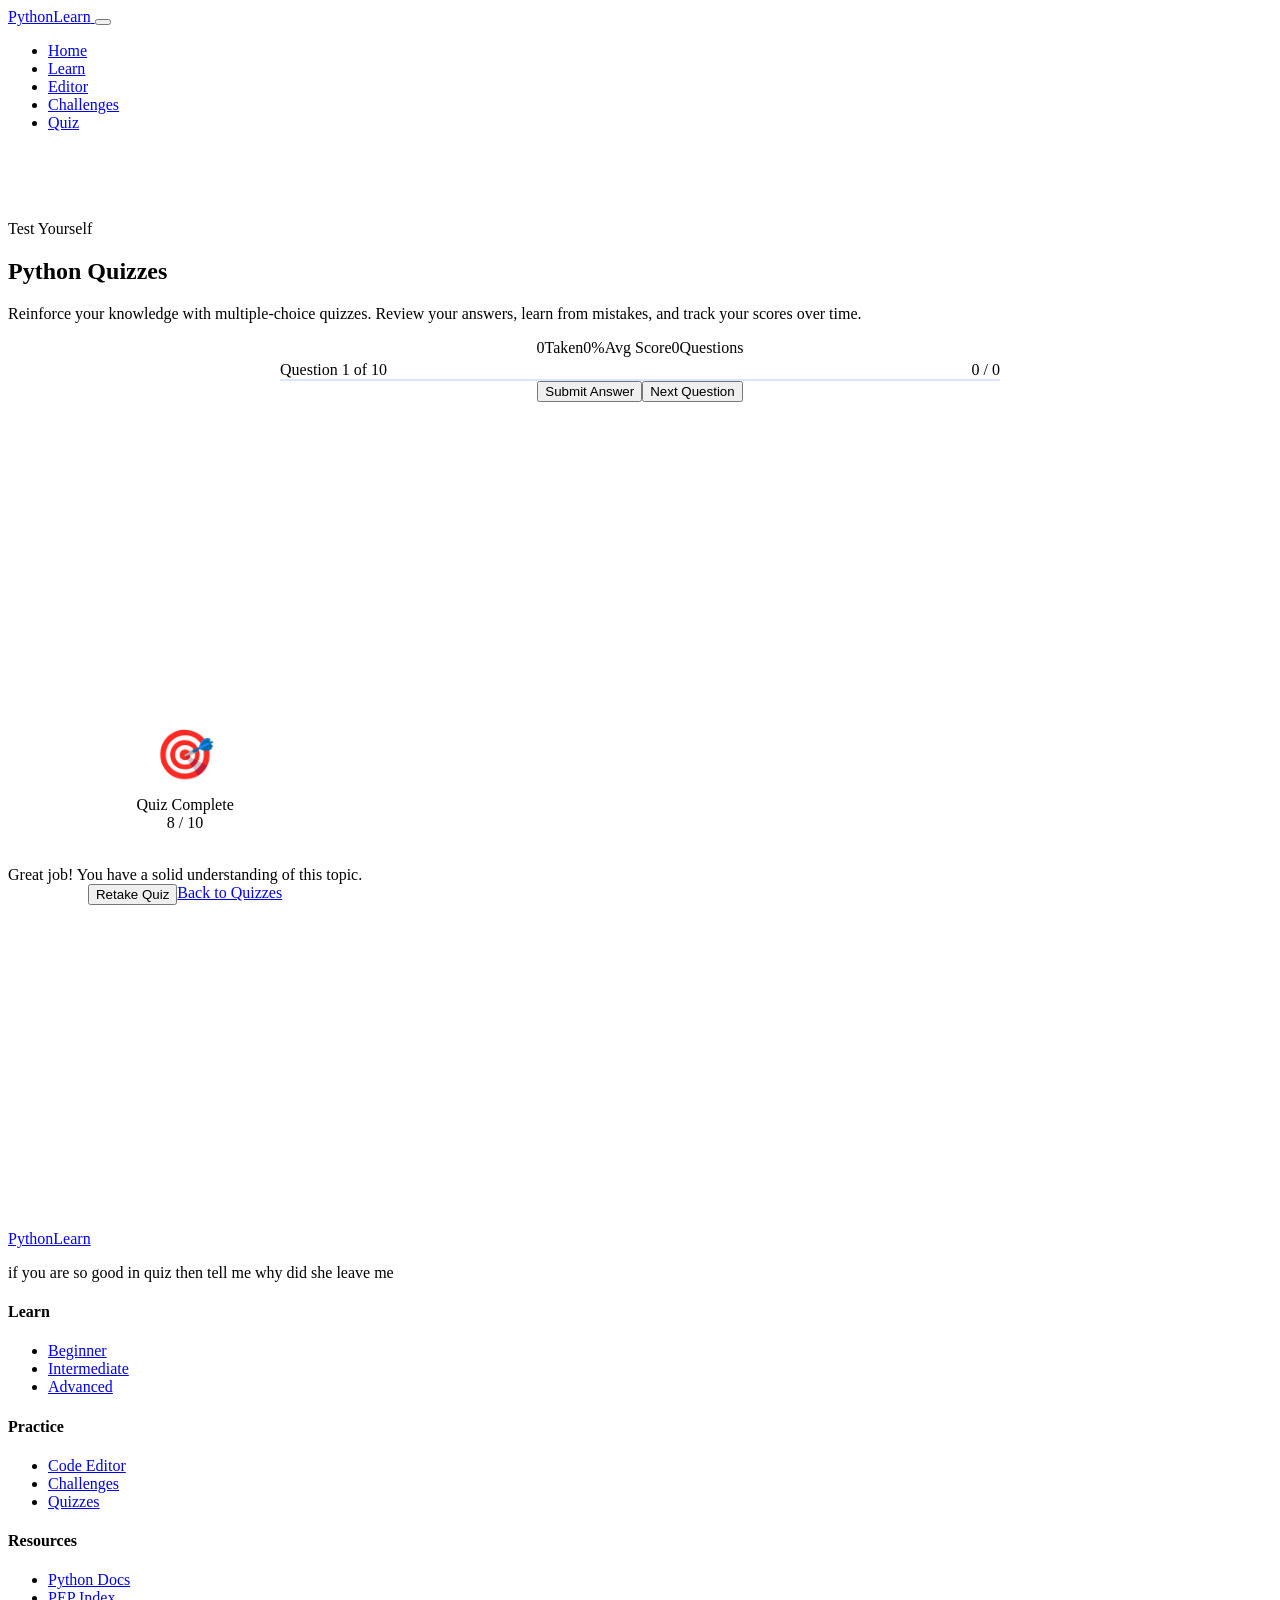
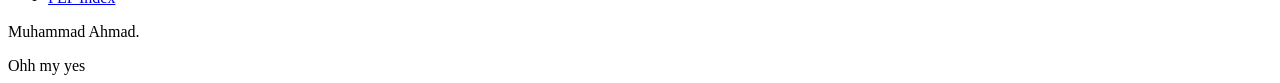
==== pages/quiz.html @ 6b616351 "Add quiz.html for interactive Python quizzes This file contains the HTML structure for the Python qu" ====
<!DOCTYPE html>
<html lang="en">
<head>
    <meta charset="UTF-8">
    <meta name="viewport" content="width=device-width, initial-scale=1.0">
    <meta name="description" content="Test your Python knowledge with interactive multiple-choice quizzes. Track your scores and review your answers.">
    <meta name="theme-color" content="#0a0a0f">
    <title>Quiz — PythonLearn</title>
    <link rel="preconnect" href="https://fonts.googleapis.com">
    <link rel="preconnect" href="https://fonts.gstatic.com" crossorigin>
    <link href="https://fonts.googleapis.com/css2?family=Inter:wght@300;400;500;600;700;800&family=JetBrains+Mono:wght@400;500;600&display=swap" rel="stylesheet">
    <link rel="stylesheet" href="../assets/css/main.css">
    <link rel="stylesheet" href="../assets/css/quiz.css">
</head>
<body>
    <div class="ambient-background" aria-hidden="true">
        <div class="orb orb-1"></div>
        <div class="orb orb-2"></div>
        <div class="orb orb-3"></div>
        <div class="noise-overlay"></div>
    </div>

    <nav class="navbar" id="navbar" role="navigation" aria-label="Main navigation">
        <div class="nav-container">
            <a href="../index.html" class="nav-logo" aria-label="PythonLearn Home">
                
                <span class="logo-text">PythonLearn</span>
            </a>
            
            <button class="nav-toggle" id="navToggle" aria-expanded="false" aria-controls="navMenu" aria-label="Toggle navigation menu">
                <span class="hamburger-line"></span>
                <span class="hamburger-line"></span>
                <span class="hamburger-line"></span>
            </button>

            <ul class="nav-menu" id="navMenu" role="menubar">
                <li role="none"><a href="../index.html" class="nav-link" role="menuitem">Home</a></li>
                <li role="none"><a href="learn.html" class="nav-link" role="menuitem">Learn</a></li>
                <li role="none"><a href="editor.html" class="nav-link" role="menuitem">Editor</a></li>
                <li role="none"><a href="challenge.html" class="nav-link" role="menuitem">Challenges</a></li>
                <li role="none"><a href="quiz.html" class="nav-link active" role="menuitem" aria-current="page">Quiz</a></li>
            </ul>
        </div>
    </nav>

    <main class="quiz-page" id="quizPage">
        <!-- Quiz List View -->
        <section class="quiz-list-view" id="quizListView">
            <div class="section-container">
                <div class="section-header">
                    <span class="section-tag">Test Yourself</span>
                    <h1 class="section-title">Python <span class="gradient-text">Quizzes</span></h1>
                    <p class="section-description">Reinforce your knowledge with multiple-choice quizzes. Review your answers, learn from mistakes, and track your scores over time.</p>
                </div>

                <div class="quiz-stats-bar" id="quizStatsBar">
                    <div class="stat-pill">
                        <span class="stat-pill-value" id="quizCompletedCount">0</span>
                        <span class="stat-pill-label">Taken</span>
                    </div>
                    <div class="stat-pill">
                        <span class="stat-pill-value" id="quizAvgScore">0%</span>
                        <span class="stat-pill-label">Avg Score</span>
                    </div>
                    <div class="stat-pill">
                        <span class="stat-pill-value" id="quizTotalQuestions">0</span>
                        <span class="stat-pill-label">Questions</span>
                    </div>
                </div>

                <div class="quiz-grid" id="quizGrid" role="list"></div>
            </div>
        </section>

        <!-- Active Quiz View -->
        <section class="quiz-active-view hidden" id="quizActiveView" aria-live="polite">
            <div class="quiz-active-container">
                <div class="quiz-progress-bar" id="quizProgressBar" aria-hidden="true">
                    <div class="quiz-progress-fill" id="quizProgressFill"></div>
                </div>

                <div class="quiz-card glass-card">
                    <div class="quiz-card-header">
                        <span class="quiz-counter" id="quizCounter">Question 1 of 10</span>
                        <span class="quiz-score-live" id="quizScoreLive">0 / 0</span>
                    </div>

                    <div class="quiz-question" id="quizQuestion"></div>

                    <div class="quiz-options" id="quizOptions" role="radiogroup" aria-label="Answer options"></div>

                    <div class="quiz-explanation hidden" id="quizExplanation">
                        <div class="explanation-header">
                            <span class="explanation-status" id="explanationStatus"></span>
                        </div>
                        <p class="explanation-text" id="explanationText"></p>
                    </div>

                    <div class="quiz-actions">
                        <button class="btn btn-primary" id="submitAnswerBtn">Submit Answer</button>
                        <button class="btn btn-secondary hidden" id="nextQuestionBtn">Next Question</button>
                    </div>
                </div>
            </div>
        </section>

        <!-- Quiz Results View -->
        <section class="quiz-results-view hidden" id="quizResultsView">
            <div class="section-container">
                <div class="results-card glass-card">
                    <div class="results-icon" id="resultsIcon" aria-hidden="true">🎯</div>
                    <h2 class="results-title" id="resultsTitle">Quiz Complete</h2>
                    <div class="results-score" id="resultsScore">8 / 10</div>
                    <div class="results-percentage" id="resultsPercentage">80%</div>
                    <p class="results-message" id="resultsMessage">Great job! You have a solid understanding of this topic.</p>

                    <div class="results-breakdown" id="resultsBreakdown"></div>

                    <div class="results-actions">
                        <button class="btn btn-primary" id="retakeQuizBtn">Retake Quiz</button>
                        <a href="quiz.html" class="btn btn-secondary" id="backToQuizzesBtn">Back to Quizzes</a>
                    </div>
                </div>
            </div>
        </section>
    </main>

    <footer class="footer" role="contentinfo">
        <div class="footer-container">
            <div class="footer-brand">
                <a href="../index.html" class="footer-logo" aria-label="PythonLearn Home">
                    
                    <span class="footer-logo-text">PythonLearn</span>
                </a>
                <p class="footer-tagline">if you are so good in quiz then tell me why did she leave me </p>
            </div>
            
            <nav class="footer-nav" aria-label="Footer navigation">
                <div class="footer-nav-group">
                    <h4 class="footer-nav-title">Learn</h4>
                    <ul class="footer-nav-list">
                        <li><a href="learn.html?level=beginner">Beginner</a></li>
                        <li><a href="learn.html?level=intermediate">Intermediate</a></li>
                        <li><a href="learn.html?level=advanced">Advanced</a></li>
                    </ul>
                </div>
                <div class="footer-nav-group">
                    <h4 class="footer-nav-title">Practice</h4>
                    <ul class="footer-nav-list">
                        <li><a href="editor.html">Code Editor</a></li>
                        <li><a href="challenge.html">Challenges</a></li>
                        <li><a href="quiz.html">Quizzes</a></li>
                    </ul>
                </div>
                <div class="footer-nav-group">
                    <h4 class="footer-nav-title">Resources</h4>
                    <ul class="footer-nav-list">
                        <li><a href="https://docs.python.org/3/" target="_blank" rel="noopener noreferrer">Python Docs</a></li>
                        <li><a href="https://peps.python.org/" target="_blank" rel="noopener noreferrer">PEP Index</a></li>
                    </ul>
                </div>
            </nav>
        </div>
        
        <div class="footer-bottom">
            <p class="copyright"> Muhammad Ahmad. </p>
            <div class="footer-bottom-links">
                <span class="footer-made">Ohh my yes </span>
            </div>
        </div>
    </footer>

    <script src="../assets/js/storage.js"></script>
    <script src="../assets/js/animation.js"></script>
    <script src="../assets/js/navigation.js"></script>
    <script src="../assets/js/app.js"></script>
    <script src="../assets/js/quiz.js"></script>
</body>
</html>
---- assets/css/quiz.css ----
.quiz-page {
    position: relative;
    z-index: var(--z-base);
    min-height: 100vh;
    padding-top: 72px;
}

/* ─── List View ─── */
.quiz-list-view {
    padding: var(--space-16) 0;
}

.quiz-stats-bar {
    display: flex;
    gap: var(--space-4);
    margin-bottom: var(--space-8);
    flex-wrap: wrap;
    justify-content: center;
}

.stat-pill {
    display: flex;
    align-items: center;
    gap: var(--space-2);
    padding: var(--space-2) var(--space-4);
    background: var(--bg-glass);
    border: 1px solid var(--border-subtle);
    border-radius: var(--radius-full);
}

.stat-pill-value {
    font-size: var(--text-sm);
    font-weight: var(--font-bold);
    color: var(--text-primary);
}

.stat-pill-label {
    font-size: var(--text-xs);
    color: var(--text-tertiary);
}

/* ─── Quiz Grid ─── */
.quiz-grid {
    display: grid;
    grid-template-columns: repeat(3, 1fr);
    gap: var(--space-6);
}

.quiz-card-item {
    padding: var(--space-6);
    cursor: pointer;
    display: flex;
    flex-direction: column;
    height: 100%;
    position: relative;
    overflow: hidden;
    transition: transform var(--transition-base), box-shadow var(--transition-base);
}

.quiz-card-item:hover {
    transform: translateY(-4px);
    box-shadow: var(--shadow-lg);
}

.quiz-card-item.completed {
    border-color: rgba(52, 211, 153, 0.2);
}

.quiz-card-item.completed::after {
    content: '✓';
    position: absolute;
    top: var(--space-4);
    right: var(--space-4);
    width: 24px;
    height: 24px;
    display: flex;
    align-items: center;
    justify-content: center;
    background: var(--accent-green);
    color: #fff;
    border-radius: 50%;
    font-size: var(--text-xs);
    font-weight: var(--font-bold);
}

.quiz-card-header-row {
    display: flex;
    justify-content: space-between;
    align-items: center;
    margin-bottom: var(--space-4);
}

.quiz-card-questions {
    font-size: var(--text-xs);
    font-weight: var(--font-semibold);
    color: var(--text-tertiary);
    text-transform: uppercase;
    letter-spacing: 0.05em;
}

.quiz-card-best {
    font-size: var(--text-sm);
    font-weight: var(--font-bold);
    color: var(--accent-green);
}

.quiz-card-title {
    font-size: var(--text-xl);
    font-weight: var(--font-bold);
    color: var(--text-primary);
    margin-bottom: var(--space-3);
}

.quiz-card-desc {
    color: var(--text-secondary);
    font-size: var(--text-sm);
    line-height: var(--leading-relaxed);
    flex: 1;
    margin-bottom: var(--space-6);
}

.quiz-card-footer {
    display: flex;
    justify-content: space-between;
    align-items: center;
    padding-top: var(--space-4);
    border-top: 1px solid var(--border-subtle);
}

.quiz-card-level {
    font-size: var(--text-xs);
    font-weight: var(--font-semibold);
    text-transform: uppercase;
    letter-spacing: 0.05em;
    padding: var(--space-1) var(--space-3);
    border-radius: var(--radius-full);
}

.quiz-card-level.beginner {
    color: var(--accent-green);
    background: rgba(52, 211, 153, 0.1);
    border: 1px solid rgba(52, 211, 153, 0.2);
}

.quiz-card-level.intermediate {
    color: var(--accent-yellow);
    background: rgba(251, 191, 36, 0.1);
    border: 1px solid rgba(251, 191, 36, 0.2);
}

.quiz-card-level.advanced {
    color: var(--accent-red);
    background: rgba(248, 113, 113, 0.1);
    border: 1px solid rgba(248, 113, 113, 0.2);
}

.quiz-card-arrow {
    width: 36px;
    height: 36px;
    display: flex;
    align-items: center;
    justify-content: center;
    background: var(--bg-elevated);
    border: 1px solid var(--border-subtle);
    border-radius: 50%;
    color: var(--text-secondary);
    transition: all var(--transition-base);
}

.quiz-card-item:hover .quiz-card-arrow {
    background: var(--accent-blue);
    border-color: var(--accent-blue);
    color: #fff;
    transform: scale(1.1);
}

/* ─── Active Quiz View ─── */
.quiz-active-view {
    padding: var(--space-10) var(--space-6);
    max-width: 720px;
    margin: 0 auto;
}

.quiz-active-container {
    position: relative;
}

.quiz-progress-bar {
    width: 100%;
    height: 4px;
    background: var(--bg-elevated);
    border-radius: var(--radius-full);
    margin-bottom: var(--space-6);
    overflow: hidden;
}

.quiz-progress-fill {
    height: 100%;
    background: var(--gradient-primary);
    border-radius: var(--radius-full);
    transition: width 0.4s ease;
    width: 0%;
}

.quiz-card {
    padding: var(--space-8);
}

.quiz-card-header {
    display: flex;
    justify-content: space-between;
    align-items: center;
    margin-bottom: var(--space-6);
}

.quiz-counter {
    font-size: var(--text-sm);
    font-weight: var(--font-semibold);
    color: var(--text-tertiary);
}

.quiz-score-live {
    font-size: var(--text-sm);
    font-weight: var(--font-bold);
    color: var(--accent-blue-light);
}

.quiz-question {
    font-size: var(--text-xl);
    font-weight: var(--font-semibold);
    color: var(--text-primary);
    line-height: var(--leading-snug);
    margin-bottom: var(--space-8);
}

.quiz-question code {
    font-family: var(--font-mono);
    font-size: 0.9em;
    color: var(--accent-cyan);
    background: var(--bg-elevated);
    padding: 2px 6px;
    border-radius: var(--radius-sm);
}

/* ─── Options ─── */
.quiz-options {
    display: flex;
    flex-direction: column;
    gap: var(--space-3);
    margin-bottom: var(--space-8);
}

.quiz-option {
    display: flex;
    align-items: flex-start;
    gap: var(--space-4);
    padding: var(--space-4) var(--space-5);
    background: var(--bg-elevated);
    border: 2px solid var(--border-subtle);
    border-radius: var(--radius-md);
    cursor: pointer;
    transition: all var(--transition-fast);
    text-align: left;
    width: 100%;
}

.quiz-option:hover {
    border-color: var(--border-medium);
    background: var(--bg-glass);
}

.quiz-option.selected {
    border-color: var(--accent-blue);
    background: rgba(59, 130, 246, 0.08);
}

.quiz-option.correct {
    border-color: var(--accent-green);
    background: rgba(52, 211, 153, 0.08);
}

.quiz-option.incorrect {
    border-color: var(--accent-red);
    background: rgba(248, 113, 113, 0.08);
}

.quiz-option.disabled {
    cursor: default;
    opacity: 0.7;
}

.quiz-option-marker {
    width: 22px;
    height: 22px;
    border: 2px solid var(--border-medium);
    border-radius: 50%;
    display: flex;
    align-items: center;
    justify-content: center;
    flex-shrink: 0;
    margin-top: 2px;
    font-size: 12px;
    transition: all var(--transition-fast);
}

.quiz-option.selected .quiz-option-marker {
    border-color: var(--accent-blue);
    background: var(--accent-blue);
    color: #fff;
}

.quiz-option.correct .quiz-option-marker {
    border-color: var(--accent-green);
    background: var(--accent-green);
    color: #fff;
}

.quiz-option.incorrect .quiz-option-marker {
    border-color: var(--accent-red);
    background: var(--accent-red);
    color: #fff;
}

.quiz-option-text {
    font-size: var(--text-base);
    color: var(--text-primary);
    line-height: var(--leading-relaxed);
}

.quiz-option-text code {
    font-family: var(--font-mono);
    font-size: 0.9em;
    color: var(--accent-cyan);
    background: var(--bg-primary);
    padding: 2px 6px;
    border-radius: var(--radius-sm);
}

/* ─── Explanation ─── */
.quiz-explanation {
    padding: var(--space-5);
    background: rgba(59, 130, 246, 0.05);
    border: 1px solid rgba(59, 130, 246, 0.15);
    border-radius: var(--radius-md);
    margin-bottom: var(--space-6);
    animation: fadeIn 0.3s ease;
}

.quiz-explanation.correct-exp {
    background: rgba(52, 211, 153, 0.05);
    border-color: rgba(52, 211, 153, 0.2);
}

.quiz-explanation.incorrect-exp {
    background: rgba(248, 113, 113, 0.05);
    border-color: rgba(248, 113, 113, 0.2);
}

@keyframes fadeIn {
    from { opacity: 0; transform: translateY(8px); }
    to { opacity: 1; transform: translateY(0); }
}

.explanation-header {
    display: flex;
    align-items: center;
    gap: var(--space-2);
    margin-bottom: var(--space-2);
}

.explanation-status {
    font-size: var(--text-sm);
    font-weight: var(--font-bold);
}

.explanation-status.correct-text {
    color: var(--accent-green);
}

.explanation-status.incorrect-text {
    color: var(--accent-red);
}

.explanation-text {
    font-size: var(--text-sm);
    color: var(--text-secondary);
    line-height: var(--leading-relaxed);
    margin: 0;
}

/* ─── Quiz Actions ─── */
.quiz-actions {
    display: flex;
    gap: var(--space-3);
    justify-content: center;
}

/* ─── Results View ─── */
.quiz-results-view {
    padding: var(--space-16) var(--space-6);
    min-height: calc(100vh - 72px);
    display: flex;
    align-items: center;
}

.results-card {
    max-width: 560px;
    margin: 0 auto;
    padding: var(--space-12) var(--space-8);
    text-align: center;
    width: 100%;
}

.results-icon {
    font-size: 48px;
    margin-bottom: var(--space-4);
}

.results-title {
    font-size: var(--text-2xl);
    font-weight: var(--font-bold);
    color: var(--text-primary);
    margin-bottom: var(--space-2);
}

.results-score {
    font-size: var(--text-3xl);
    font-weight: var(--font-bold);
    color: var(--text-primary);
    margin-bottom: var(--space-1);
}

.results-percentage {
    font-size: var(--text-5xl);
    font-weight: var(--font-extrabold);
    background: var(--gradient-text);
    -webkit-background-clip: text;
    -webkit-text-fill-color: transparent;
    background-clip: text;
    margin-bottom: var(--space-4);
}

.results-message {
    color: var(--text-secondary);
    font-size: var(--text-base);
    line-height: var(--leading-relaxed);
    margin-bottom: var(--space-8);
}

.results-breakdown {
    text-align: left;
    margin-bottom: var(--space-8);
    max-height: 300px;
    overflow-y: auto;
}

.breakdown-item {
    display: flex;
    align-items: flex-start;
    gap: var(--space-3);
    padding: var(--space-3) var(--space-4);
    border-radius: var(--radius-md);
    margin-bottom: var(--space-2);
}

.breakdown-item.correct {
    background: rgba(52, 211, 153, 0.05);
}

.breakdown-item.incorrect {
    background: rgba(248, 113, 113, 0.05);
}

.breakdown-marker {
    width: 20px;
    height: 20px;
    display: flex;
    align-items: center;
    justify-content: center;
    border-radius: 50%;
    flex-shrink: 0;
    font-size: 11px;
    font-weight: bold;
    margin-top: 2px;
}

.breakdown-item.correct .breakdown-marker {
    background: var(--accent-green);
    color: #fff;
}

.breakdown-item.incorrect .breakdown-marker {
    background: var(--accent-red);
    color: #fff;
}

.breakdown-text {
    font-size: var(--text-sm);
    color: var(--text-secondary);
    line-height: var(--leading-relaxed);
}

.breakdown-answer {
    font-size: var(--text-xs);
    color: var(--text-muted);
    margin-top: 2px;
}

.results-actions {
    display: flex;
    gap: var(--space-3);
    justify-content: center;
    flex-wrap: wrap;
}

/* ─── Responsive ─── */
@media (max-width: 1024px) {
    .quiz-grid {
        grid-template-columns: repeat(2, 1fr);
    }
}

@media (max-width: 768px) {
    .quiz-grid {
        grid-template-columns: 1fr;
    }

    .quiz-stats-bar {
        justify-content: center;
    }

    .quiz-card {
        padding: var(--space-6);
    }

    .quiz-question {
        font-size: var(--text-lg);
    }

    .results-card {
        padding: var(--space-8) var(--space-5);
    }

    .results-percentage {
        font-size: var(--text-4xl);
    }

    .results-actions {
        flex-direction: column;
    }
}
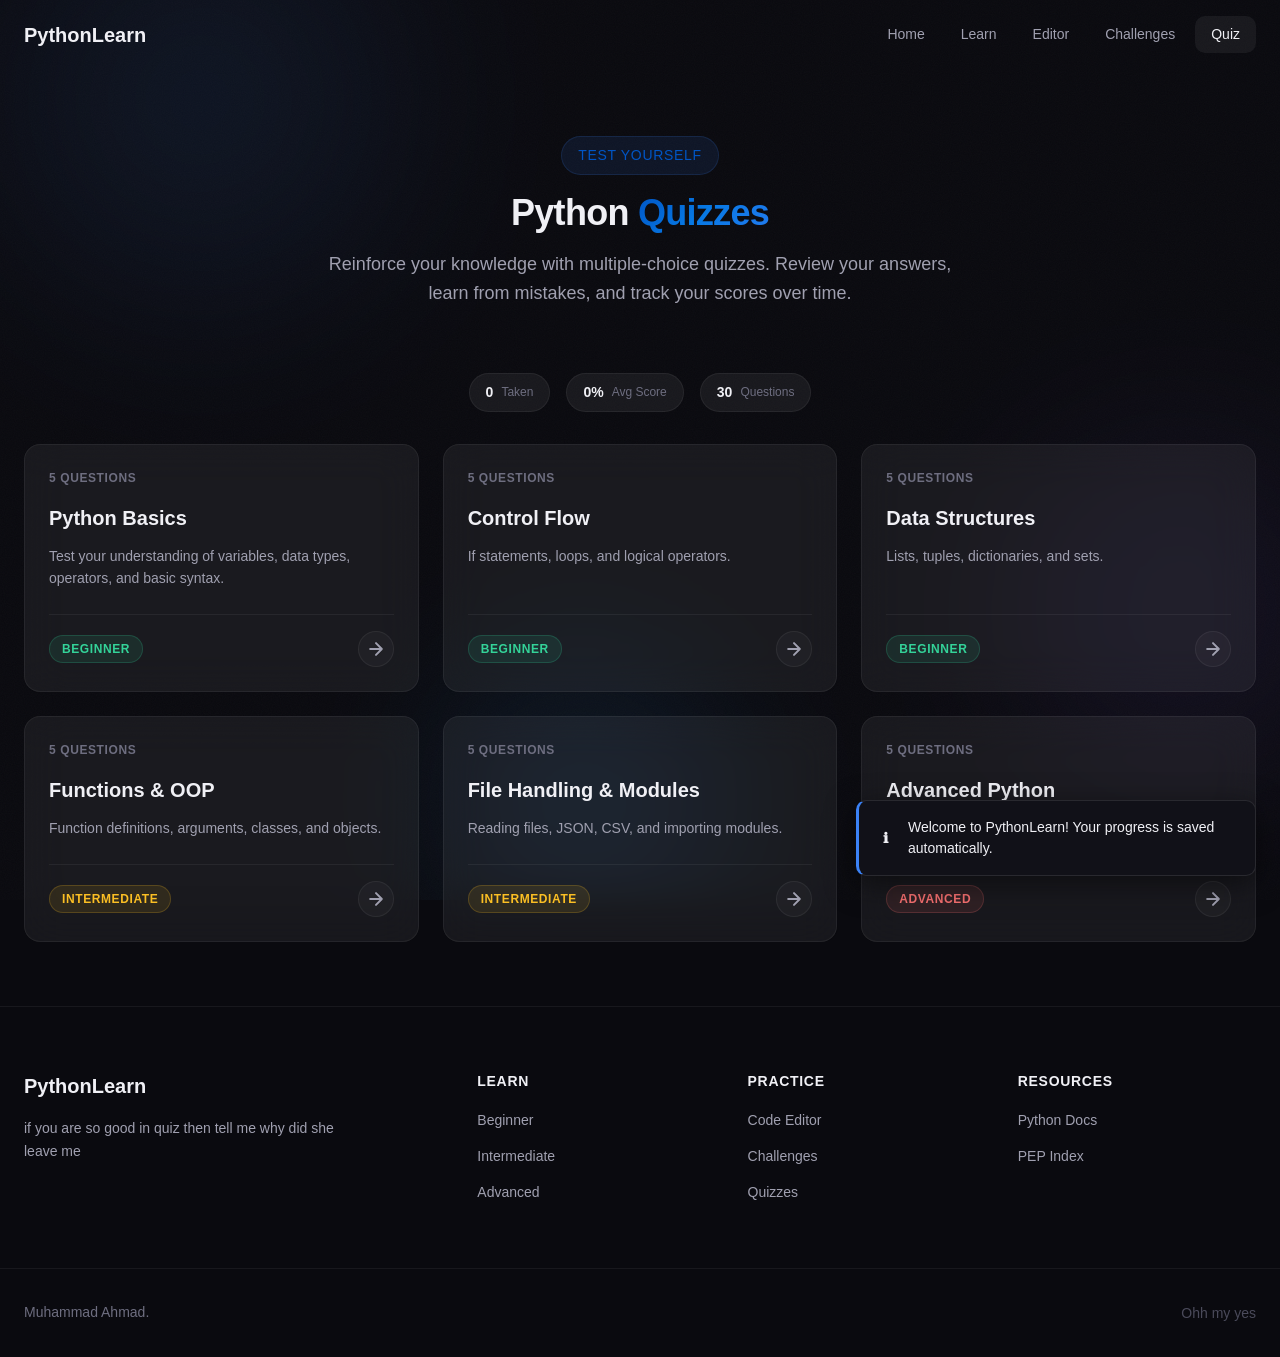
==== commit f3375572: "Add files via upload" ====
--- a/pages/quiz.html
+++ b/pages/quiz.html
@@ -1,179 +1,179 @@
-<!DOCTYPE html>
-<html lang="en">
-<head>
-    <meta charset="UTF-8">
-    <meta name="viewport" content="width=device-width, initial-scale=1.0">
-    <meta name="description" content="Test your Python knowledge with interactive multiple-choice quizzes. Track your scores and review your answers.">
-    <meta name="theme-color" content="#0a0a0f">
-    <title>Quiz — PythonLearn</title>
-    <link rel="preconnect" href="https://fonts.googleapis.com">
-    <link rel="preconnect" href="https://fonts.gstatic.com" crossorigin>
-    <link href="https://fonts.googleapis.com/css2?family=Inter:wght@300;400;500;600;700;800&family=JetBrains+Mono:wght@400;500;600&display=swap" rel="stylesheet">
-    <link rel="stylesheet" href="../assets/css/main.css">
-    <link rel="stylesheet" href="../assets/css/quiz.css">
-</head>
-<body>
-    <div class="ambient-background" aria-hidden="true">
-        <div class="orb orb-1"></div>
-        <div class="orb orb-2"></div>
-        <div class="orb orb-3"></div>
-        <div class="noise-overlay"></div>
-    </div>
-
-    <nav class="navbar" id="navbar" role="navigation" aria-label="Main navigation">
-        <div class="nav-container">
-            <a href="../index.html" class="nav-logo" aria-label="PythonLearn Home">
-                
-                <span class="logo-text">PythonLearn</span>
-            </a>
-            
-            <button class="nav-toggle" id="navToggle" aria-expanded="false" aria-controls="navMenu" aria-label="Toggle navigation menu">
-                <span class="hamburger-line"></span>
-                <span class="hamburger-line"></span>
-                <span class="hamburger-line"></span>
-            </button>
-
-            <ul class="nav-menu" id="navMenu" role="menubar">
-                <li role="none"><a href="../index.html" class="nav-link" role="menuitem">Home</a></li>
-                <li role="none"><a href="learn.html" class="nav-link" role="menuitem">Learn</a></li>
-                <li role="none"><a href="editor.html" class="nav-link" role="menuitem">Editor</a></li>
-                <li role="none"><a href="challenge.html" class="nav-link" role="menuitem">Challenges</a></li>
-                <li role="none"><a href="quiz.html" class="nav-link active" role="menuitem" aria-current="page">Quiz</a></li>
-            </ul>
-        </div>
-    </nav>
-
-    <main class="quiz-page" id="quizPage">
-        <!-- Quiz List View -->
-        <section class="quiz-list-view" id="quizListView">
-            <div class="section-container">
-                <div class="section-header">
-                    <span class="section-tag">Test Yourself</span>
-                    <h1 class="section-title">Python <span class="gradient-text">Quizzes</span></h1>
-                    <p class="section-description">Reinforce your knowledge with multiple-choice quizzes. Review your answers, learn from mistakes, and track your scores over time.</p>
-                </div>
-
-                <div class="quiz-stats-bar" id="quizStatsBar">
-                    <div class="stat-pill">
-                        <span class="stat-pill-value" id="quizCompletedCount">0</span>
-                        <span class="stat-pill-label">Taken</span>
-                    </div>
-                    <div class="stat-pill">
-                        <span class="stat-pill-value" id="quizAvgScore">0%</span>
-                        <span class="stat-pill-label">Avg Score</span>
-                    </div>
-                    <div class="stat-pill">
-                        <span class="stat-pill-value" id="quizTotalQuestions">0</span>
-                        <span class="stat-pill-label">Questions</span>
-                    </div>
-                </div>
-
-                <div class="quiz-grid" id="quizGrid" role="list"></div>
-            </div>
-        </section>
-
-        <!-- Active Quiz View -->
-        <section class="quiz-active-view hidden" id="quizActiveView" aria-live="polite">
-            <div class="quiz-active-container">
-                <div class="quiz-progress-bar" id="quizProgressBar" aria-hidden="true">
-                    <div class="quiz-progress-fill" id="quizProgressFill"></div>
-                </div>
-
-                <div class="quiz-card glass-card">
-                    <div class="quiz-card-header">
-                        <span class="quiz-counter" id="quizCounter">Question 1 of 10</span>
-                        <span class="quiz-score-live" id="quizScoreLive">0 / 0</span>
-                    </div>
-
-                    <div class="quiz-question" id="quizQuestion"></div>
-
-                    <div class="quiz-options" id="quizOptions" role="radiogroup" aria-label="Answer options"></div>
-
-                    <div class="quiz-explanation hidden" id="quizExplanation">
-                        <div class="explanation-header">
-                            <span class="explanation-status" id="explanationStatus"></span>
-                        </div>
-                        <p class="explanation-text" id="explanationText"></p>
-                    </div>
-
-                    <div class="quiz-actions">
-                        <button class="btn btn-primary" id="submitAnswerBtn">Submit Answer</button>
-                        <button class="btn btn-secondary hidden" id="nextQuestionBtn">Next Question</button>
-                    </div>
-                </div>
-            </div>
-        </section>
-
-        <!-- Quiz Results View -->
-        <section class="quiz-results-view hidden" id="quizResultsView">
-            <div class="section-container">
-                <div class="results-card glass-card">
-                    <div class="results-icon" id="resultsIcon" aria-hidden="true">🎯</div>
-                    <h2 class="results-title" id="resultsTitle">Quiz Complete</h2>
-                    <div class="results-score" id="resultsScore">8 / 10</div>
-                    <div class="results-percentage" id="resultsPercentage">80%</div>
-                    <p class="results-message" id="resultsMessage">Great job! You have a solid understanding of this topic.</p>
-
-                    <div class="results-breakdown" id="resultsBreakdown"></div>
-
-                    <div class="results-actions">
-                        <button class="btn btn-primary" id="retakeQuizBtn">Retake Quiz</button>
-                        <a href="quiz.html" class="btn btn-secondary" id="backToQuizzesBtn">Back to Quizzes</a>
-                    </div>
-                </div>
-            </div>
-        </section>
-    </main>
-
-    <footer class="footer" role="contentinfo">
-        <div class="footer-container">
-            <div class="footer-brand">
-                <a href="../index.html" class="footer-logo" aria-label="PythonLearn Home">
-                    
-                    <span class="footer-logo-text">PythonLearn</span>
-                </a>
-                <p class="footer-tagline">if you are so good in quiz then tell me why did she leave me </p>
-            </div>
-            
-            <nav class="footer-nav" aria-label="Footer navigation">
-                <div class="footer-nav-group">
-                    <h4 class="footer-nav-title">Learn</h4>
-                    <ul class="footer-nav-list">
-                        <li><a href="learn.html?level=beginner">Beginner</a></li>
-                        <li><a href="learn.html?level=intermediate">Intermediate</a></li>
-                        <li><a href="learn.html?level=advanced">Advanced</a></li>
-                    </ul>
-                </div>
-                <div class="footer-nav-group">
-                    <h4 class="footer-nav-title">Practice</h4>
-                    <ul class="footer-nav-list">
-                        <li><a href="editor.html">Code Editor</a></li>
-                        <li><a href="challenge.html">Challenges</a></li>
-                        <li><a href="quiz.html">Quizzes</a></li>
-                    </ul>
-                </div>
-                <div class="footer-nav-group">
-                    <h4 class="footer-nav-title">Resources</h4>
-                    <ul class="footer-nav-list">
-                        <li><a href="https://docs.python.org/3/" target="_blank" rel="noopener noreferrer">Python Docs</a></li>
-                        <li><a href="https://peps.python.org/" target="_blank" rel="noopener noreferrer">PEP Index</a></li>
-                    </ul>
-                </div>
-            </nav>
-        </div>
-        
-        <div class="footer-bottom">
-            <p class="copyright"> Muhammad Ahmad. </p>
-            <div class="footer-bottom-links">
-                <span class="footer-made">Ohh my yes </span>
-            </div>
-        </div>
-    </footer>
-
-    <script src="../assets/js/storage.js"></script>
-    <script src="../assets/js/animation.js"></script>
-    <script src="../assets/js/navigation.js"></script>
-    <script src="../assets/js/app.js"></script>
-    <script src="../assets/js/quiz.js"></script>
-</body>
-</html>
+<!DOCTYPE html>
+<html lang="en">
+<head>
+    <meta charset="UTF-8">
+    <meta name="viewport" content="width=device-width, initial-scale=1.0">
+    <meta name="description" content="Test your Python knowledge with interactive multiple-choice quizzes. Track your scores and review your answers.">
+    <meta name="theme-color" content="#0a0a0f">
+    <title>Quiz — PythonLearn</title>
+    <link rel="preconnect" href="https://fonts.googleapis.com">
+    <link rel="preconnect" href="https://fonts.gstatic.com" crossorigin>
+    <link href="https://fonts.googleapis.com/css2?family=Inter:wght@300;400;500;600;700;800&family=JetBrains+Mono:wght@400;500;600&display=swap" rel="stylesheet">
+    <link rel="stylesheet" href="../assets/css/main.css">
+    <link rel="stylesheet" href="../assets/css/quiz.css">
+</head>
+<body>
+    <div class="ambient-background" aria-hidden="true">
+        <div class="orb orb-1"></div>
+        <div class="orb orb-2"></div>
+        <div class="orb orb-3"></div>
+        <div class="noise-overlay"></div>
+    </div>
+
+    <nav class="navbar" id="navbar" role="navigation" aria-label="Main navigation">
+        <div class="nav-container">
+            <a href="../index.html" class="nav-logo" aria-label="PythonLearn Home">
+                
+                <span class="logo-text">PythonLearn</span>
+            </a>
+            
+            <button class="nav-toggle" id="navToggle" aria-expanded="false" aria-controls="navMenu" aria-label="Toggle navigation menu">
+                <span class="hamburger-line"></span>
+                <span class="hamburger-line"></span>
+                <span class="hamburger-line"></span>
+            </button>
+
+            <ul class="nav-menu" id="navMenu" role="menubar">
+                <li role="none"><a href="../index.html" class="nav-link" role="menuitem">Home</a></li>
+                <li role="none"><a href="learn.html" class="nav-link" role="menuitem">Learn</a></li>
+                <li role="none"><a href="editor.html" class="nav-link" role="menuitem">Editor</a></li>
+                <li role="none"><a href="challenge.html" class="nav-link" role="menuitem">Challenges</a></li>
+                <li role="none"><a href="quiz.html" class="nav-link active" role="menuitem" aria-current="page">Quiz</a></li>
+            </ul>
+        </div>
+    </nav>
+
+    <main class="quiz-page" id="quizPage">
+        <!-- Quiz List View -->
+        <section class="quiz-list-view" id="quizListView">
+            <div class="section-container">
+                <div class="section-header">
+                    <span class="section-tag">Test Yourself</span>
+                    <h1 class="section-title">Python <span class="gradient-text">Quizzes</span></h1>
+                    <p class="section-description">Reinforce your knowledge with multiple-choice quizzes. Review your answers, learn from mistakes, and track your scores over time.</p>
+                </div>
+
+                <div class="quiz-stats-bar" id="quizStatsBar">
+                    <div class="stat-pill">
+                        <span class="stat-pill-value" id="quizCompletedCount">0</span>
+                        <span class="stat-pill-label">Taken</span>
+                    </div>
+                    <div class="stat-pill">
+                        <span class="stat-pill-value" id="quizAvgScore">0%</span>
+                        <span class="stat-pill-label">Avg Score</span>
+                    </div>
+                    <div class="stat-pill">
+                        <span class="stat-pill-value" id="quizTotalQuestions">0</span>
+                        <span class="stat-pill-label">Questions</span>
+                    </div>
+                </div>
+
+                <div class="quiz-grid" id="quizGrid" role="list"></div>
+            </div>
+        </section>
+
+        <!-- Active Quiz View -->
+        <section class="quiz-active-view hidden" id="quizActiveView" aria-live="polite">
+            <div class="quiz-active-container">
+                <div class="quiz-progress-bar" id="quizProgressBar" aria-hidden="true">
+                    <div class="quiz-progress-fill" id="quizProgressFill"></div>
+                </div>
+
+                <div class="quiz-card glass-card">
+                    <div class="quiz-card-header">
+                        <span class="quiz-counter" id="quizCounter">Question 1 of 10</span>
+                        <span class="quiz-score-live" id="quizScoreLive">0 / 0</span>
+                    </div>
+
+                    <div class="quiz-question" id="quizQuestion"></div>
+
+                    <div class="quiz-options" id="quizOptions" role="radiogroup" aria-label="Answer options"></div>
+
+                    <div class="quiz-explanation hidden" id="quizExplanation">
+                        <div class="explanation-header">
+                            <span class="explanation-status" id="explanationStatus"></span>
+                        </div>
+                        <p class="explanation-text" id="explanationText"></p>
+                    </div>
+
+                    <div class="quiz-actions">
+                        <button class="btn btn-primary" id="submitAnswerBtn">Submit Answer</button>
+                        <button class="btn btn-secondary hidden" id="nextQuestionBtn">Next Question</button>
+                    </div>
+                </div>
+            </div>
+        </section>
+
+        <!-- Quiz Results View -->
+        <section class="quiz-results-view hidden" id="quizResultsView">
+            <div class="section-container">
+                <div class="results-card glass-card">
+                    <div class="results-icon" id="resultsIcon" aria-hidden="true">🎯</div>
+                    <h2 class="results-title" id="resultsTitle">Quiz Complete</h2>
+                    <div class="results-score" id="resultsScore">8 / 10</div>
+                    <div class="results-percentage" id="resultsPercentage">80%</div>
+                    <p class="results-message" id="resultsMessage">Great job! You have a solid understanding of this topic.</p>
+
+                    <div class="results-breakdown" id="resultsBreakdown"></div>
+
+                    <div class="results-actions">
+                        <button class="btn btn-primary" id="retakeQuizBtn">Retake Quiz</button>
+                        <a href="quiz.html" class="btn btn-secondary" id="backToQuizzesBtn">Back to Quizzes</a>
+                    </div>
+                </div>
+            </div>
+        </section>
+    </main>
+
+    <footer class="footer" role="contentinfo">
+        <div class="footer-container">
+            <div class="footer-brand">
+                <a href="../index.html" class="footer-logo" aria-label="PythonLearn Home">
+                    
+                    <span class="footer-logo-text">PythonLearn</span>
+                </a>
+                <p class="footer-tagline">if you are so good in quiz then tell me why did she leave me </p>
+            </div>
+            
+            <nav class="footer-nav" aria-label="Footer navigation">
+                <div class="footer-nav-group">
+                    <h4 class="footer-nav-title">Learn</h4>
+                    <ul class="footer-nav-list">
+                        <li><a href="learn.html?level=beginner">Beginner</a></li>
+                        <li><a href="learn.html?level=intermediate">Intermediate</a></li>
+                        <li><a href="learn.html?level=advanced">Advanced</a></li>
+                    </ul>
+                </div>
+                <div class="footer-nav-group">
+                    <h4 class="footer-nav-title">Practice</h4>
+                    <ul class="footer-nav-list">
+                        <li><a href="editor.html">Code Editor</a></li>
+                        <li><a href="challenge.html">Challenges</a></li>
+                        <li><a href="quiz.html">Quizzes</a></li>
+                    </ul>
+                </div>
+                <div class="footer-nav-group">
+                    <h4 class="footer-nav-title">Resources</h4>
+                    <ul class="footer-nav-list">
+                        <li><a href="https://docs.python.org/3/" target="_blank" rel="noopener noreferrer">Python Docs</a></li>
+                        <li><a href="https://peps.python.org/" target="_blank" rel="noopener noreferrer">PEP Index</a></li>
+                    </ul>
+                </div>
+            </nav>
+        </div>
+        
+        <div class="footer-bottom">
+            <p class="copyright"> Muhammad Ahmad. </p>
+            <div class="footer-bottom-links">
+                <span class="footer-made">Ohh my yes </span>
+            </div>
+        </div>
+    </footer>
+
+    <script src="../assets/js/storage.js"></script>
+    <script src="../assets/js/animation.js"></script>
+    <script src="../assets/js/navigation.js"></script>
+    <script src="../assets/js/app.js"></script>
+    <script src="../assets/js/quiz.js"></script>
+</body>
+</html>
--- a/assets/css/main.css
+++ b/assets/css/main.css
@@ -0,0 +1,812 @@
+
+:root {
+    
+    --bg-primary: #0a0a0f;
+    --bg-secondary: #111118;
+    --bg-tertiary: #16161f;
+    --bg-elevated: rgba(255, 255, 255, 0.03);
+    --bg-glass: rgba(255, 255, 255, 0.06);
+    --bg-glass-hover: rgba(255, 255, 255, 0.09);
+    --bg-glass-active: rgba(255, 255, 255, 0.12);
+
+    --text-primary: #f0f0f5;
+    --text-secondary: #a0a0b0;
+    --text-tertiary: #6e6e80;
+    --text-muted: #4a4a5a;
+
+    --accent-blue: #3b82f6;
+    --accent-blue-light: #0055c5;
+    --accent-purple: #0175e2;
+    --accent-purple-light: #0779e4;
+    --accent-cyan: #227aee;
+    --accent-green: #34d399;
+    --accent-yellow: #fbbf24;
+    --accent-red: #f87171;
+    --accent-orange: #fb923c;
+
+    --border-subtle: rgba(255, 255, 255, 0.06);
+    --border-medium: rgba(255, 255, 255, 0.1);
+    --border-strong: rgba(255, 255, 255, 0.15);
+
+    /* Gradients */
+    --gradient-primary: linear-gradient(135deg, var(--accent-blue) 0%, var(--accent-purple) 100%);
+    --gradient-text: linear-gradient(135deg, var(--accent-blue-light) 0%, var(--accent-purple-light) 50%, var(--accent-cyan) 100%);
+    --gradient-glow: radial-gradient(circle at 50% 50%, rgba(59, 130, 246, 0.15) 0%, transparent 70%);
+
+    /* Spacing Scale */
+    --space-1: 0.25rem;
+    --space-2: 0.5rem;
+    --space-3: 0.75rem;
+    --space-4: 1rem;
+    --space-5: 1.25rem;
+    --space-6: 1.5rem;
+    --space-8: 2rem;
+    --space-10: 2.5rem;
+    --space-12: 3rem;
+    --space-16: 4rem;
+    --space-20: 5rem;
+    --space-24: 6rem;
+    --space-32: 8rem;
+
+    /* Typography */
+    --font-sans: 'Inter', -apple-system, BlinkMacSystemFont, 'Segoe UI', Roboto, sans-serif;
+    --font-mono: 'JetBrains Mono', 'Fira Code', 'Consolas', monospace;
+
+    --text-xs: 0.75rem;
+    --text-sm: 0.875rem;
+    --text-base: 1rem;
+    --text-lg: 1.125rem;
+    --text-xl: 1.25rem;
+    --text-2xl: 1.5rem;
+    --text-3xl: 1.875rem;
+    --text-4xl: 2.25rem;
+    --text-5xl: 3rem;
+    --text-6xl: 3.75rem;
+
+    --font-light: 300;
+    --font-normal: 400;
+    --font-medium: 500;
+    --font-semibold: 600;
+    --font-bold: 700;
+    --font-extrabold: 800;
+
+    --leading-tight: 1.2;
+    --leading-snug: 1.375;
+    --leading-normal: 1.5;
+    --leading-relaxed: 1.625;
+
+    /* Layout */
+    --container-max: 1280px;
+    --container-padding: var(--space-6);
+    --section-gap: var(--space-24);
+
+    /* Effects */
+    --radius-sm: 6px;
+    --radius-md: 10px;
+    --radius-lg: 16px;
+    --radius-xl: 24px;
+    --radius-full: 9999px;
+
+    --shadow-sm: 0 1px 2px rgba(27, 27, 27, 0.3);
+    --shadow-md: 0 4px 12px rgba(56, 56, 56, 0.4);
+    --shadow-lg: 0 8px 30px rgba(0, 0, 0, 0.5);
+    --shadow-glow: 0 0 40px rgba(59, 130, 246, 0.15);
+
+    --transition-fast: 150ms cubic-bezier(0.4, 0, 0.2, 1);
+    --transition-base: 250ms cubic-bezier(0.4, 0, 0.2, 1);
+    --transition-slow: 400ms cubic-bezier(0.4, 0, 0.2, 1);
+    --transition-bounce: 500ms cubic-bezier(0.34, 1.56, 0.64, 1);
+
+    /* Z-index scale */
+    --z-base: 1;
+    --z-dropdown: 100;
+    --z-sticky: 200;
+    --z-modal: 300;
+    --z-toast: 400;
+}
+
+/* ─── Reset & Base ─── */
+*,
+*::before,
+*::after {
+    margin: 0;
+    padding: 0;
+    box-sizing: border-box;
+}
+
+html {
+    scroll-behavior: smooth;
+    -webkit-font-smoothing: antialiased;
+    -moz-osx-font-smoothing: grayscale;
+    text-rendering: optimizeLegibility;
+}
+
+body {
+    font-family: var(--font-sans);
+    font-size: var(--text-base);
+    line-height: var(--leading-normal);
+    color: var(--text-primary);
+    background-color: var(--bg-primary);
+    min-height: 100vh;
+    overflow-x: hidden;
+}
+
+img,
+svg,
+video {
+    display: block;
+    max-width: 100%;
+    height: auto;
+}
+
+a {
+    color: inherit;
+    text-decoration: none;
+}
+
+button {
+    font-family: inherit;
+    cursor: pointer;
+    border: none;
+    background: none;
+    color: inherit;
+}
+
+ul,
+ol {
+    list-style: none;
+}
+
+input,
+textarea,
+select {
+    font-family: inherit;
+    font-size: inherit;
+    color: inherit;
+    background: none;
+    border: none;
+    outline: none;
+}
+
+pre,
+code {
+    font-family: var(--font-mono);
+}
+
+/* Selection */
+::selection {
+    background: rgba(0, 98, 255, 0.438);
+    color: var(--text-primary);
+}
+
+/* Scrollbar */
+::-webkit-scrollbar {
+    width: 8px;
+    height: 8px;
+}
+
+::-webkit-scrollbar-track {
+    background: var(--bg-secondary);
+}
+
+::-webkit-scrollbar-thumb {
+    background: var(--bg-tertiary);
+    border-radius: var(--radius-full);
+}
+
+::-webkit-scrollbar-thumb:hover {
+    background: var(--text-muted);
+}
+
+/* Focus styles */
+:focus-visible {
+    outline: 2px solid var(--accent-blue);
+    outline-offset: 2px;
+    border-radius: var(--radius-sm);
+}
+
+/* ─── Ambient Background ─── */
+.ambient-background {
+    position: fixed;
+    inset: 0;
+    z-index: 0;
+    pointer-events: none;
+    overflow: hidden;
+}
+
+.orb {
+    position: absolute;
+    border-radius: 50%;
+    filter: blur(80px);
+    opacity: 0.4;
+    animation: orbFloat 20s ease-in-out infinite;
+}
+
+.orb-1 {
+    width: 600px;
+    height: 600px;
+    background: radial-gradient(circle, rgba(59, 130, 246, 0.3) 0%, transparent 70%);
+    top: -200px;
+    left: -100px;
+    animation-delay: 0s;
+}
+
+.orb-2 {
+    width: 500px;
+    height: 500px;
+    background: radial-gradient(circle, rgba(139, 92, 246, 0.25) 0%, transparent 70%);
+    top: 40%;
+    right: -150px;
+    animation-delay: -7s;
+}
+
+.orb-3 {
+    width: 400px;
+    height: 400px;
+    background: radial-gradient(circle, rgba(34, 146, 238, 0.404) 0%, transparent 70%);
+    bottom: -100px;
+    left: 30%;
+    animation-delay: -14s;
+}
+
+@keyframes orbFloat {
+    0%, 100% { transform: translate(0, 0) scale(1); }
+    25% { transform: translate(30px, -30px) scale(1.05); }
+    50% { transform: translate(-20px, 20px) scale(0.95); }
+    75% { transform: translate(20px, 10px) scale(1.02); }
+}
+
+.noise-overlay {
+    position: absolute;
+    inset: 0;
+    opacity: 0.03;
+    background-image: url("data:image/svg+xml,%3Csvg viewBox='0 0 256 256' xmlns='http://www.w3.org/2000/svg'%3E%3Cfilter id='noiseFilter'%3E%3CfeTurbulence type='fractalNoise' baseFrequency='0.9' numOctaves='4' stitchTiles='stitch'/%3E%3C/filter%3E%3Crect width='100%25' height='100%25' filter='url(%23noiseFilter)'/%3E%3C/svg%3E");
+    background-repeat: repeat;
+    background-size: 256px 256px;
+}
+
+
+.section-container {
+    width: 100%;
+    max-width: var(--container-max);
+    margin: 0 auto;
+    padding: 0 var(--container-padding);
+    position: relative;
+    z-index: var(--z-base);
+}
+
+/* ─── Glassmorphism Card ─── */
+.glass-card {
+    background: var(--bg-glass);
+    backdrop-filter: blur(20px);
+    -webkit-backdrop-filter: blur(20px);
+    border: 1px solid var(--border-subtle);
+    border-radius: var(--radius-lg);
+    transition: transform var(--transition-base), box-shadow var(--transition-base), border-color var(--transition-base);
+}
+
+.glass-card:hover {
+    border-color: var(--border-medium);
+    box-shadow: var(--shadow-lg);
+}
+
+/* ─── Section Header Pattern ─── */
+.section-header {
+    text-align: center;
+    max-width: 640px;
+    margin: 0 auto var(--space-16);
+}
+
+.section-tag {
+    display: inline-flex;
+    align-items: center;
+    gap: var(--space-2);
+    font-size: var(--text-sm);
+    font-weight: var(--font-medium);
+    color: var(--accent-blue-light);
+    text-transform: uppercase;
+    letter-spacing: 0.05em;
+    margin-bottom: var(--space-4);
+    padding: var(--space-2) var(--space-4);
+    background: rgba(59, 130, 246, 0.1);
+    border: 1px solid rgba(59, 130, 246, 0.15);
+    border-radius: var(--radius-full);
+}
+
+.section-title {
+    font-size: var(--text-4xl);
+    font-weight: var(--font-bold);
+    line-height: var(--leading-tight);
+    letter-spacing: -0.02em;
+    margin-bottom: var(--space-4);
+    color: var(--text-primary);
+}
+
+.section-description {
+    font-size: var(--text-lg);
+    color: var(--text-secondary);
+    line-height: var(--leading-relaxed);
+}
+
+.gradient-text {
+    background: var(--gradient-text);
+    -webkit-background-clip: text;
+    -webkit-text-fill-color: transparent;
+    background-clip: text;
+}
+
+/* ─── Buttons ─── */
+.btn {
+    display: inline-flex;
+    align-items: center;
+    justify-content: center;
+    gap: var(--space-2);
+    font-family: var(--font-sans);
+    font-size: var(--text-base);
+    font-weight: var(--font-semibold);
+    padding: var(--space-3) var(--space-6);
+    border-radius: var(--radius-md);
+    transition: all var(--transition-base);
+    position: relative;
+    overflow: hidden;
+    white-space: nowrap;
+}
+
+.btn svg {
+    flex-shrink: 0;
+    transition: transform var(--transition-base);
+}
+
+.btn:hover svg {
+    transform: translateX(2px);
+}
+
+.btn-primary {
+    background: var(--gradient-primary);
+    color: #fff;
+    box-shadow: 0 4px 20px rgba(59, 130, 246, 0.3);
+}
+
+.btn-primary:hover {
+    transform: translateY(-1px);
+    box-shadow: 0 6px 24px rgba(59, 130, 246, 0.4);
+}
+
+.btn-primary:active {
+    transform: translateY(0);
+}
+
+.btn-secondary {
+    background: var(--bg-glass);
+    color: var(--text-primary);
+    border: 1px solid var(--border-medium);
+    backdrop-filter: blur(10px);
+}
+
+.btn-secondary:hover {
+    background: var(--bg-glass-hover);
+    border-color: var(--border-strong);
+    transform: translateY(-1px);
+}
+
+.btn-outline {
+    background: transparent;
+    color: var(--text-primary);
+    border: 1px solid var(--border-medium);
+}
+
+.btn-outline:hover {
+    background: var(--bg-glass);
+    border-color: var(--border-strong);
+}
+
+.btn-ghost {
+    background: transparent;
+    color: var(--text-secondary);
+}
+
+.btn-ghost:hover {
+    color: var(--text-primary);
+}
+
+.btn-large {
+    padding: var(--space-4) var(--space-8);
+    font-size: var(--text-lg);
+}
+
+/* ─── Navigation ─── */
+.navbar {
+    position: fixed;
+    top: 0;
+    left: 0;
+    right: 0;
+    z-index: var(--z-sticky);
+    padding: var(--space-4) 0;
+    transition: background var(--transition-base), backdrop-filter var(--transition-base), box-shadow var(--transition-base);
+}
+
+.navbar.scrolled {
+    background: rgba(10, 10, 15, 0.8);
+    backdrop-filter: blur(20px);
+    -webkit-backdrop-filter: blur(20px);
+    box-shadow: 0 1px 0 var(--border-subtle);
+}
+
+.nav-container {
+    max-width: var(--container-max);
+    margin: 0 auto;
+    padding: 0 var(--container-padding);
+    display: flex;
+    align-items: center;
+    justify-content: space-between;
+}
+
+.nav-logo {
+    display: flex;
+    align-items: center;
+    gap: var(--space-3);
+    font-weight: var(--font-bold);
+    font-size: var(--text-xl);
+    color: var(--text-primary);
+    transition: opacity var(--transition-fast);
+}
+
+.nav-logo:hover {
+    opacity: 0.8;
+}
+
+.logo-icon {
+    flex-shrink: 0;
+}
+
+.nav-toggle {
+    display: none;
+    flex-direction: column;
+    gap: 5px;
+    padding: var(--space-2);
+    z-index: calc(var(--z-sticky) + 1);
+}
+
+.hamburger-line {
+    display: block;
+    width: 24px;
+    height: 2px;
+    background: var(--text-primary);
+    border-radius: var(--radius-full);
+    transition: transform var(--transition-base), opacity var(--transition-base);
+}
+
+.nav-toggle[aria-expanded="true"] .hamburger-line:nth-child(1) {
+    transform: translateY(7px) rotate(45deg);
+}
+
+.nav-toggle[aria-expanded="true"] .hamburger-line:nth-child(2) {
+    opacity: 0;
+}
+
+.nav-toggle[aria-expanded="true"] .hamburger-line:nth-child(3) {
+    transform: translateY(-7px) rotate(-45deg);
+}
+
+.nav-menu {
+    display: flex;
+    align-items: center;
+    gap: var(--space-1);
+}
+
+.nav-link {
+    display: block;
+    padding: var(--space-2) var(--space-4);
+    font-size: var(--text-sm);
+    font-weight: var(--font-medium);
+    color: var(--text-secondary);
+    border-radius: var(--radius-md);
+    transition: color var(--transition-fast), background var(--transition-fast);
+}
+
+.nav-link:hover,
+.nav-link.active {
+    color: var(--text-primary);
+    background: var(--bg-glass);
+}
+
+/* ─── Footer ─── */
+.footer {
+    position: relative;
+    z-index: var(--z-base);
+    border-top: 1px solid var(--border-subtle);
+    padding-top: var(--space-16);
+    padding-bottom: var(--space-8);
+}
+
+.footer-container {
+    max-width: var(--container-max);
+    margin: 0 auto;
+    padding: 0 var(--container-padding);
+    display: grid;
+    grid-template-columns: 1fr 2fr;
+    gap: var(--space-16);
+    margin-bottom: var(--space-16);
+}
+
+.footer-brand {
+    max-width: 320px;
+}
+
+.footer-logo {
+    display: flex;
+    align-items: center;
+    gap: var(--space-3);
+    font-weight: var(--font-bold);
+    font-size: var(--text-xl);
+    margin-bottom: var(--space-4);
+}
+
+.footer-tagline {
+    color: var(--text-secondary);
+    line-height: var(--leading-relaxed);
+    font-size: var(--text-sm);
+}
+
+.footer-nav {
+    display: grid;
+    grid-template-columns: repeat(3, 1fr);
+    gap: var(--space-8);
+}
+
+.footer-nav-title {
+    font-size: var(--text-sm);
+    font-weight: var(--font-semibold);
+    color: var(--text-primary);
+    margin-bottom: var(--space-4);
+    text-transform: uppercase;
+    letter-spacing: 0.05em;
+}
+
+.footer-nav-list {
+    display: flex;
+    flex-direction: column;
+    gap: var(--space-3);
+}
+
+.footer-nav-list a {
+    color: var(--text-secondary);
+    font-size: var(--text-sm);
+    transition: color var(--transition-fast);
+}
+
+.footer-nav-list a:hover {
+    color: var(--text-primary);
+}
+
+.footer-bottom {
+    max-width: var(--container-max);
+    margin: 0 auto;
+    padding: 0 var(--container-padding);
+    display: flex;
+    justify-content: space-between;
+    align-items: center;
+    padding-top: var(--space-8);
+    border-top: 1px solid var(--border-subtle);
+}
+
+.copyright {
+    font-size: var(--text-sm);
+    color: var(--text-tertiary);
+}
+
+.footer-made {
+    font-size: var(--text-sm);
+    color: var(--text-muted);
+}
+
+/* ─── Difficulty Badges ─── */
+.difficulty-badge {
+    display: inline-flex;
+    align-items: center;
+    padding: var(--space-1) var(--space-3);
+    font-size: var(--text-xs);
+    font-weight: var(--font-semibold);
+    text-transform: uppercase;
+    letter-spacing: 0.05em;
+    border-radius: var(--radius-full);
+    border: 1px solid;
+}
+
+.difficulty-badge.easy {
+    color: var(--accent-green);
+    background: rgba(52, 211, 153, 0.1);
+    border-color: rgba(52, 211, 153, 0.2);
+}
+
+.difficulty-badge.medium {
+    color: var(--accent-yellow);
+    background: rgba(251, 191, 36, 0.1);
+    border-color: rgba(251, 191, 36, 0.2);
+}
+
+.difficulty-badge.hard {
+    color: var(--accent-red);
+    background: rgba(248, 113, 113, 0.1);
+    border-color: rgba(248, 113, 113, 0.2);
+}
+
+/* ─── Tags ─── */
+.tag {
+    display: inline-flex;
+    align-items: center;
+    padding: var(--space-1) var(--space-2);
+    font-size: var(--text-xs);
+    font-weight: var(--font-medium);
+    color: var(--text-tertiary);
+    background: var(--bg-elevated);
+    border: 1px solid var(--border-subtle);
+    border-radius: var(--radius-sm);
+}
+
+/* ─── Loading Spinner ─── */
+.spinner {
+    width: 20px;
+    height: 20px;
+    border: 2px solid var(--border-medium);
+    border-top-color: var(--accent-blue);
+    border-radius: 50%;
+    animation: spin 0.8s linear infinite;
+}
+
+@keyframes spin {
+    to { transform: rotate(360deg); }
+}
+
+/* ─── Toast Notifications ─── */
+.toast-container {
+    position: fixed;
+    bottom: var(--space-6);
+    right: var(--space-6);
+    z-index: var(--z-toast);
+    display: flex;
+    flex-direction: column;
+    gap: var(--space-3);
+    pointer-events: none;
+}
+
+.toast {
+    pointer-events: all;
+    padding: var(--space-4) var(--space-6);
+    background: var(--bg-secondary);
+    border: 1px solid var(--border-medium);
+    border-radius: var(--radius-md);
+    box-shadow: var(--shadow-lg);
+    display: flex;
+    align-items: center;
+    gap: var(--space-3);
+    font-size: var(--text-sm);
+    font-weight: var(--font-medium);
+    animation: toastSlideIn var(--transition-bounce);
+    max-width: 400px;
+}
+
+.toast.success {
+    border-left: 3px solid var(--accent-green);
+}
+
+.toast.error {
+    border-left: 3px solid var(--accent-red);
+}
+
+.toast.info {
+    border-left: 3px solid var(--accent-blue);
+}
+
+@keyframes toastSlideIn {
+    from {
+        opacity: 0;
+        transform: translateX(20px);
+    }
+    to {
+        opacity: 1;
+        transform: translateX(0);
+    }
+}
+
+/* ─── Utility Classes ─── */
+.sr-only {
+    position: absolute;
+    width: 1px;
+    height: 1px;
+    padding: 0;
+    margin: -1px;
+    overflow: hidden;
+    clip: rect(0, 0, 0, 0);
+    white-space: nowrap;
+    border: 0;
+}
+
+.text-center { text-align: center; }
+.text-left { text-align: left; }
+.text-right { text-align: right; }
+
+.hidden { display: none !important; }
+.invisible { visibility: hidden; }
+
+/* ─── Responsive Base ─── */
+@media (max-width: 1024px) {
+    :root {
+        --text-4xl: 2rem;
+        --text-5xl: 2.5rem;
+        --text-6xl: 3rem;
+        --section-gap: var(--space-20);
+    }
+
+    .footer-container {
+        grid-template-columns: 1fr;
+        gap: var(--space-10);
+    }
+
+    .footer-nav {
+        grid-template-columns: repeat(2, 1fr);
+    }
+}
+
+@media (max-width: 768px) {
+    :root {
+        --container-padding: var(--space-4);
+        --text-4xl: 1.75rem;
+        --text-5xl: 2.25rem;
+        --section-gap: var(--space-16);
+    }
+
+    .nav-toggle {
+        display: flex;
+    }
+
+    .nav-menu {
+        position: fixed;
+        top: 0;
+        right: 0;
+        bottom: 0;
+        width: 280px;
+        background: var(--bg-secondary);
+        border-left: 1px solid var(--border-subtle);
+        flex-direction: column;
+        align-items: flex-start;
+        padding: calc(var(--space-16) + 20px) var(--space-6) var(--space-6);
+        gap: var(--space-2);
+        transform: translateX(100%);
+        transition: transform var(--transition-base);
+        z-index: var(--z-sticky);
+    }
+
+    .nav-menu.open {
+        transform: translateX(0);
+    }
+
+    .nav-link {
+        width: 100%;
+        padding: var(--space-3) var(--space-4);
+        font-size: var(--text-base);
+    }
+
+    .footer-nav {
+        grid-template-columns: 1fr;
+        gap: var(--space-6);
+    }
+
+    .footer-bottom {
+        flex-direction: column;
+        gap: var(--space-3);
+        text-align: center;
+    }
+
+    .btn {
+        width: 100%;
+        justify-content: center;
+    }
+}
+
+@media (max-width: 480px) {
+    :root {
+        --text-3xl: 1.5rem;
+        --text-4xl: 1.5rem;
+    }
+}
